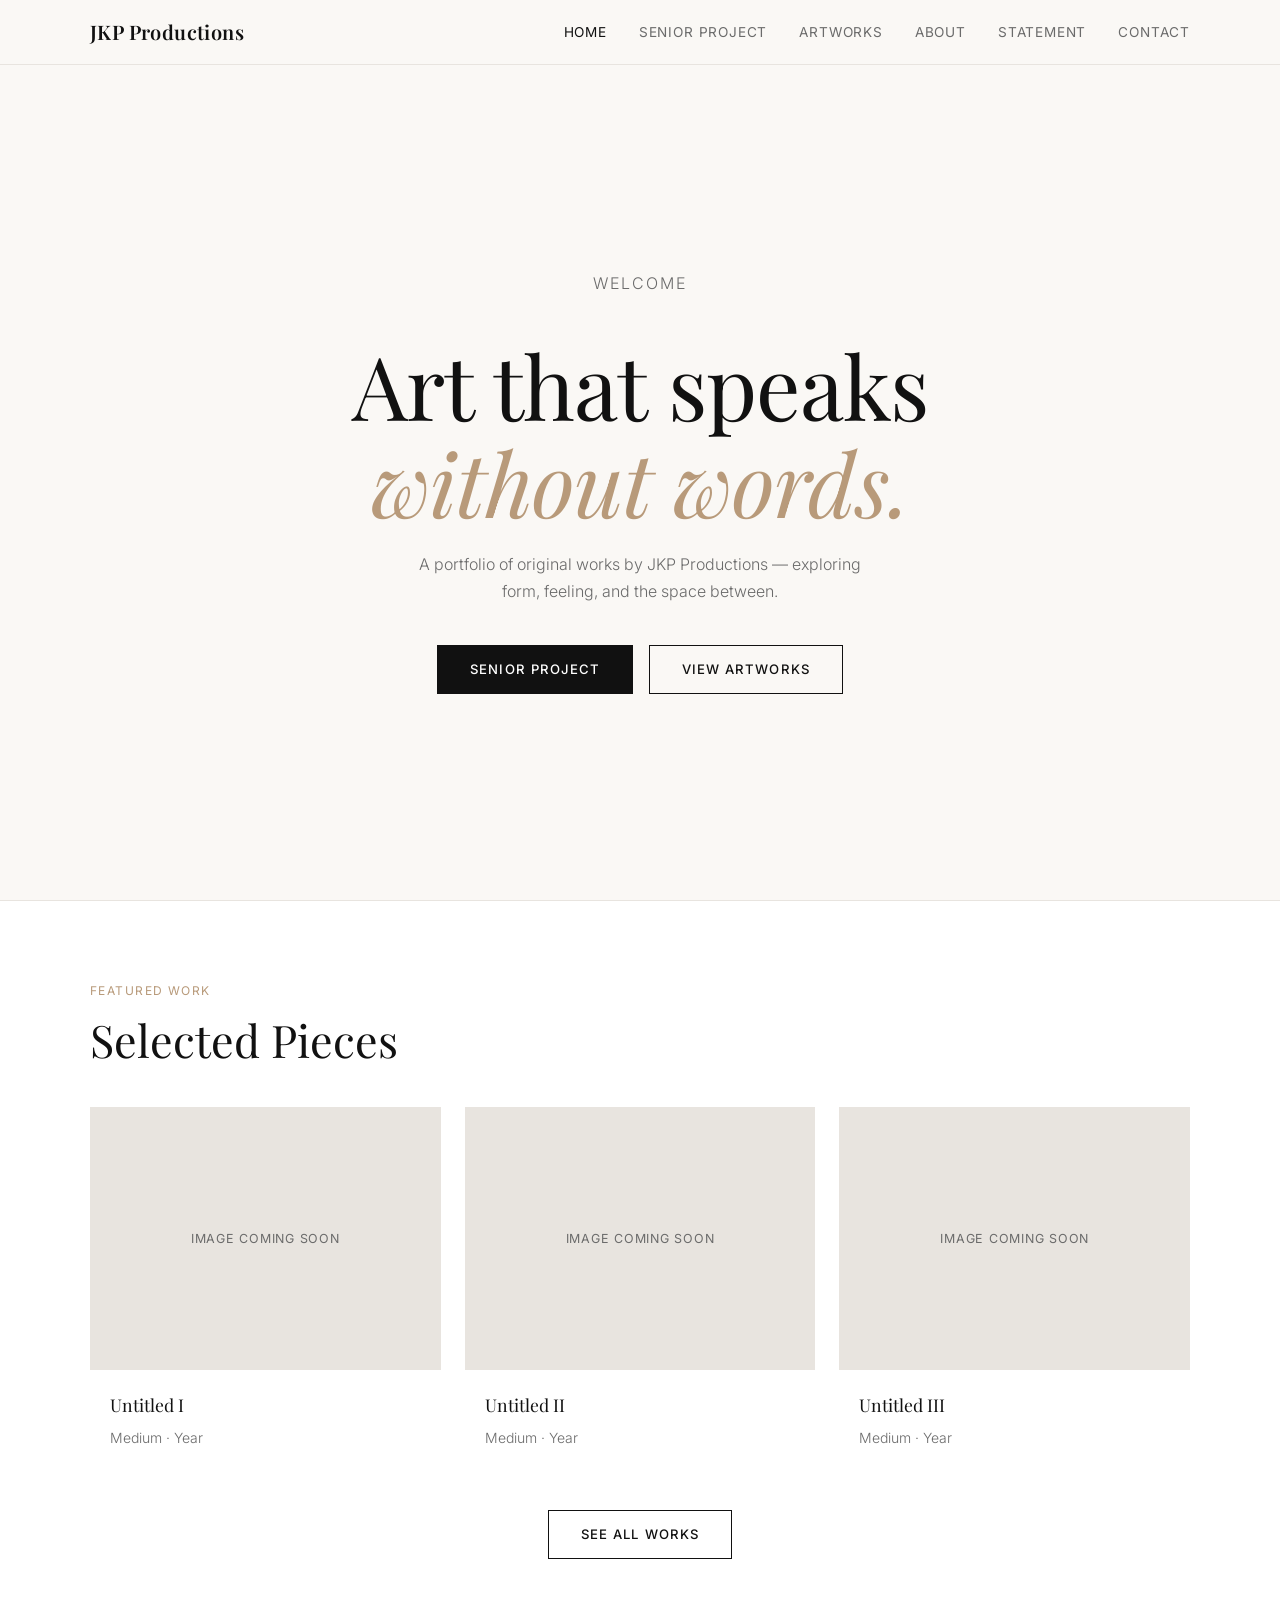
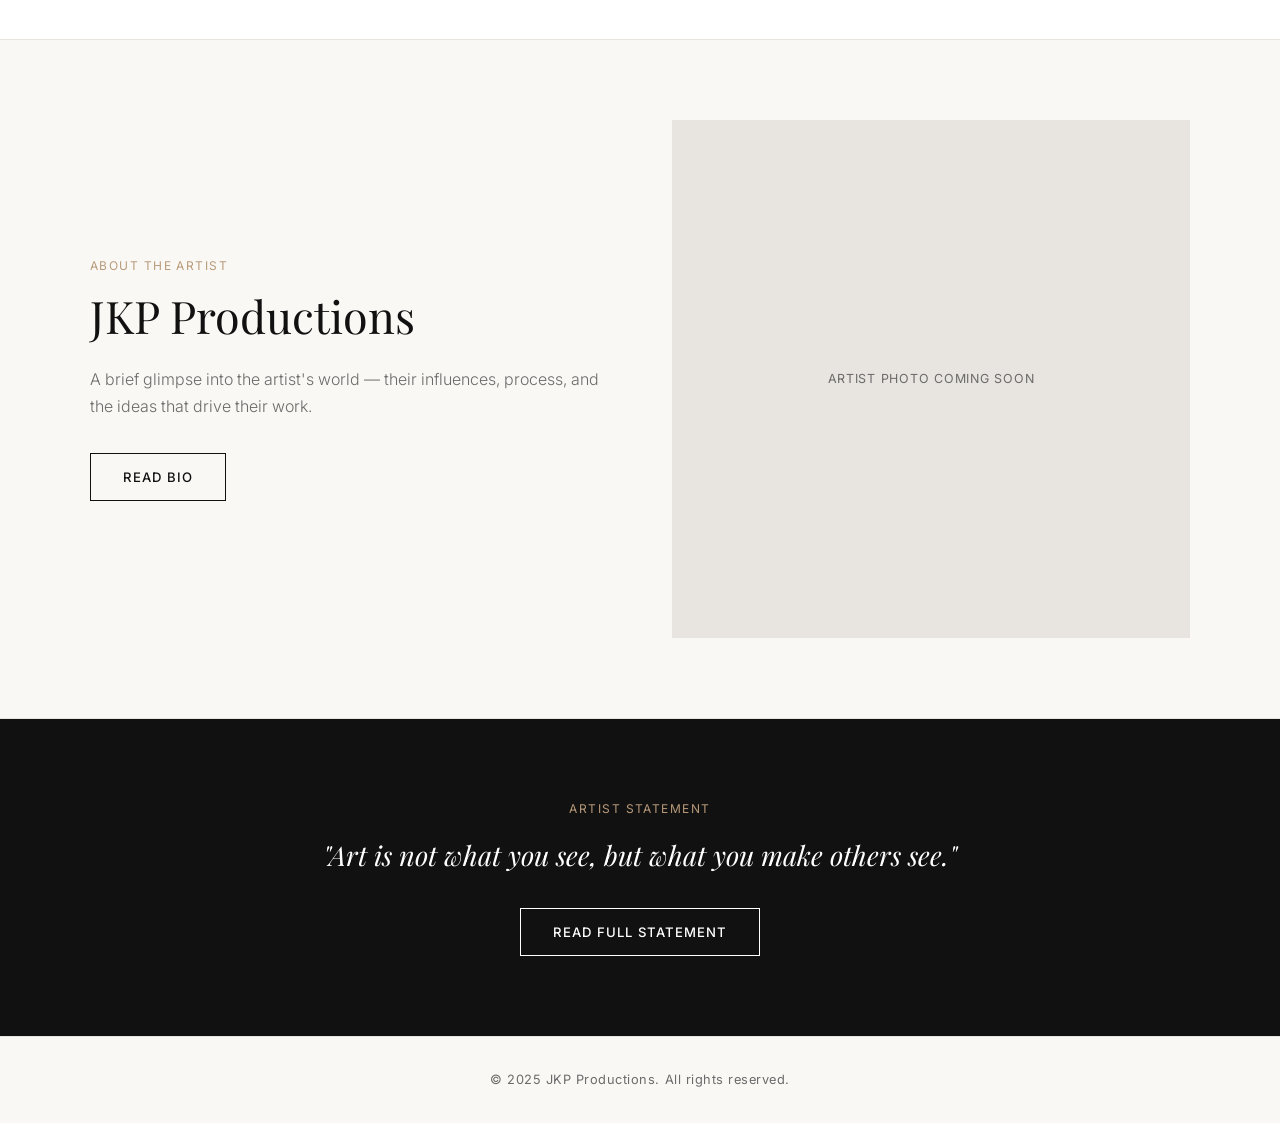
==== index.html @ 40df2094 "Initial site build — JKP Productions portfolio 6-page static portfolio site: Home, Senior Project, A" ====
<!DOCTYPE html>
<html lang="en">
<head>
  <meta charset="UTF-8" />
  <meta name="viewport" content="width=device-width, initial-scale=1.0" />
  <title>JKP Productions</title>
  <link rel="stylesheet" href="css/style.css" />
</head>
<body>

  <nav>
    <div class="nav-inner">
      <a href="index.html" class="nav-logo">JKP Productions</a>
      <button class="nav-toggle" aria-label="Toggle menu" onclick="toggleNav()">
        <span></span><span></span><span></span>
      </button>
      <ul class="nav-links" id="navLinks">
        <li><a href="index.html" class="active">Home</a></li>
        <li><a href="portfolio.html">Senior Project</a></li>
        <li><a href="artworks.html">Artworks</a></li>
        <li><a href="about.html">About</a></li>
        <li><a href="statement.html">Statement</a></li>
        <li><a href="contact.html">Contact</a></li>
      </ul>
    </div>
  </nav>

  <main>

    <div class="hero">
      <p class="section-label">Welcome</p>
      <h1>Art that speaks<br><em>without words.</em></h1>
      <p>A portfolio of original works by JKP Productions — exploring form, feeling, and the space between.</p>
      <div class="hero-links">
        <a href="portfolio.html" class="btn btn-dark">Senior Project</a>
        <a href="artworks.html" class="btn btn-outline">View Artworks</a>
      </div>
    </div>

    <hr class="divider" />

    <section style="background: var(--white);">
      <div class="section-inner">
        <p class="section-label">Featured Work</p>
        <h2 class="section-title">Selected Pieces</h2>
        <div class="grid grid-3" style="margin-top: 2.5rem;">
          <div class="card">
            <div class="card-img-placeholder">Image coming soon</div>
            <div class="card-body">
              <p class="card-title">Untitled I</p>
              <p class="card-desc">Medium · Year</p>
            </div>
          </div>
          <div class="card">
            <div class="card-img-placeholder">Image coming soon</div>
            <div class="card-body">
              <p class="card-title">Untitled II</p>
              <p class="card-desc">Medium · Year</p>
            </div>
          </div>
          <div class="card">
            <div class="card-img-placeholder">Image coming soon</div>
            <div class="card-body">
              <p class="card-title">Untitled III</p>
              <p class="card-desc">Medium · Year</p>
            </div>
          </div>
        </div>
        <div style="margin-top: 2.5rem; text-align: center;">
          <a href="artworks.html" class="btn btn-outline">See All Works</a>
        </div>
      </div>
    </section>

    <hr class="divider" />

    <section>
      <div class="section-inner">
        <div style="display: grid; grid-template-columns: 1fr 1fr; gap: 4rem; align-items: center;">
          <div>
            <p class="section-label">About the Artist</p>
            <h2 class="section-title">JKP Productions</h2>
            <p class="section-body">A brief glimpse into the artist's world — their influences, process, and the ideas that drive their work.</p>
            <div style="margin-top: 2rem;">
              <a href="about.html" class="btn btn-outline">Read Bio</a>
            </div>
          </div>
          <div class="about-img-placeholder" style="aspect-ratio: 1/1;">Artist photo coming soon</div>
        </div>
      </div>
    </section>

    <hr class="divider" />

    <section style="background: var(--black); color: var(--white); text-align: center;">
      <div class="section-inner">
        <p class="section-label" style="color: var(--accent);">Artist Statement</p>
        <blockquote style="border-left: none; padding: 0; color: var(--white); margin: 1rem auto; max-width: 640px; font-family: 'Playfair Display', serif; font-size: clamp(1.2rem, 3vw, 1.7rem); font-style: italic; line-height: 1.5;">
          "Art is not what you see, but what you make others see."
        </blockquote>
        <div style="margin-top: 2rem;">
          <a href="statement.html" class="btn" style="border-color: var(--white); color: var(--white);" onmouseover="this.style.background='var(--white)';this.style.color='var(--black)'" onmouseout="this.style.background='transparent';this.style.color='var(--white)'">Read Full Statement</a>
        </div>
      </div>
    </section>

  </main>

  <footer>
    <p>&copy; 2025 JKP Productions. All rights reserved.</p>
  </footer>

  <script>
    function toggleNav() {
      document.getElementById('navLinks').classList.toggle('open');
    }
  </script>

</body>
</html>
---- css/style.css ----
@import url('https://fonts.googleapis.com/css2?family=Playfair+Display:ital,wght@0,400;0,600;1,400&family=Inter:wght@300;400;500&display=swap');

*, *::before, *::after {
  box-sizing: border-box;
  margin: 0;
  padding: 0;
}

:root {
  --cream: #faf8f5;
  --white: #ffffff;
  --black: #111111;
  --gray: #6b6b6b;
  --light-gray: #e8e4df;
  --accent: #b89a7a;
}

html {
  scroll-behavior: smooth;
}

body {
  font-family: 'Inter', sans-serif;
  background-color: var(--cream);
  color: var(--black);
  font-size: 16px;
  line-height: 1.7;
}

/* ── Navigation ── */
nav {
  position: fixed;
  top: 0;
  left: 0;
  width: 100%;
  background-color: var(--cream);
  border-bottom: 1px solid var(--light-gray);
  z-index: 100;
  padding: 0 2rem;
}

.nav-inner {
  max-width: 1100px;
  margin: 0 auto;
  display: flex;
  align-items: center;
  justify-content: space-between;
  height: 64px;
}

.nav-logo {
  font-family: 'Playfair Display', serif;
  font-size: 1.25rem;
  font-weight: 600;
  color: var(--black);
  text-decoration: none;
  letter-spacing: 0.02em;
}

.nav-links {
  list-style: none;
  display: flex;
  gap: 2rem;
}

.nav-links a {
  font-size: 0.85rem;
  font-weight: 400;
  color: var(--gray);
  text-decoration: none;
  letter-spacing: 0.06em;
  text-transform: uppercase;
  transition: color 0.2s;
}

.nav-links a:hover,
.nav-links a.active {
  color: var(--black);
}

/* hamburger — hidden on desktop */
.nav-toggle {
  display: none;
  background: none;
  border: none;
  cursor: pointer;
  flex-direction: column;
  gap: 5px;
  padding: 4px;
}

.nav-toggle span {
  display: block;
  width: 24px;
  height: 2px;
  background: var(--black);
  transition: transform 0.2s, opacity 0.2s;
}

/* ── Page wrapper ── */
main {
  padding-top: 64px;
}

/* ── Hero ── */
.hero {
  min-height: calc(100vh - 64px);
  display: flex;
  flex-direction: column;
  align-items: center;
  justify-content: center;
  text-align: center;
  padding: 4rem 2rem;
}

.hero h1 {
  font-family: 'Playfair Display', serif;
  font-size: clamp(2.8rem, 7vw, 5.5rem);
  font-weight: 400;
  line-height: 1.1;
  letter-spacing: -0.01em;
  margin-bottom: 1.25rem;
}

.hero h1 em {
  font-style: italic;
  color: var(--accent);
}

.hero p {
  font-size: 1rem;
  color: var(--gray);
  max-width: 480px;
  margin-bottom: 2.5rem;
  font-weight: 300;
}

.hero-links {
  display: flex;
  gap: 1rem;
  flex-wrap: wrap;
  justify-content: center;
}

/* ── Buttons ── */
.btn {
  display: inline-block;
  padding: 0.75rem 2rem;
  font-size: 0.82rem;
  font-weight: 500;
  letter-spacing: 0.08em;
  text-transform: uppercase;
  text-decoration: none;
  border: 1px solid var(--black);
  transition: background 0.2s, color 0.2s;
}

.btn-dark {
  background: var(--black);
  color: var(--white);
}

.btn-dark:hover {
  background: var(--gray);
  border-color: var(--gray);
}

.btn-outline {
  background: transparent;
  color: var(--black);
}

.btn-outline:hover {
  background: var(--black);
  color: var(--white);
}

/* ── Section wrapper ── */
section {
  padding: 5rem 2rem;
}

.section-inner {
  max-width: 1100px;
  margin: 0 auto;
}

.section-label {
  font-size: 0.75rem;
  letter-spacing: 0.12em;
  text-transform: uppercase;
  color: var(--accent);
  margin-bottom: 0.75rem;
}

.section-title {
  font-family: 'Playfair Display', serif;
  font-size: clamp(1.8rem, 4vw, 2.8rem);
  font-weight: 400;
  line-height: 1.2;
  margin-bottom: 1.5rem;
}

.section-body {
  color: var(--gray);
  max-width: 680px;
  font-weight: 300;
}

/* ── Divider ── */
hr.divider {
  border: none;
  border-top: 1px solid var(--light-gray);
  margin: 0;
}

/* ── Grid ── */
.grid {
  display: grid;
  gap: 1.5rem;
}

.grid-3 { grid-template-columns: repeat(3, 1fr); }
.grid-2 { grid-template-columns: repeat(2, 1fr); }

.card {
  background: var(--white);
  overflow: hidden;
}

.card-img {
  width: 100%;
  aspect-ratio: 4/3;
  object-fit: cover;
  display: block;
  background: var(--light-gray);
}

.card-img-placeholder {
  width: 100%;
  aspect-ratio: 4/3;
  background: var(--light-gray);
  display: flex;
  align-items: center;
  justify-content: center;
  color: var(--gray);
  font-size: 0.78rem;
  letter-spacing: 0.06em;
  text-transform: uppercase;
}

.card-body {
  padding: 1.25rem;
}

.card-title {
  font-family: 'Playfair Display', serif;
  font-size: 1.1rem;
  margin-bottom: 0.4rem;
}

.card-desc {
  font-size: 0.875rem;
  color: var(--gray);
  font-weight: 300;
}

/* ── Page hero (inner pages) ── */
.page-hero {
  padding: 5rem 2rem 3rem;
  text-align: center;
  border-bottom: 1px solid var(--light-gray);
}

.page-hero h1 {
  font-family: 'Playfair Display', serif;
  font-size: clamp(2rem, 5vw, 3.5rem);
  font-weight: 400;
}

.page-hero p {
  margin-top: 0.75rem;
  color: var(--gray);
  font-weight: 300;
}

/* ── About layout ── */
.about-grid {
  display: grid;
  grid-template-columns: 1fr 1fr;
  gap: 4rem;
  align-items: start;
}

.about-img-placeholder {
  width: 100%;
  aspect-ratio: 3/4;
  background: var(--light-gray);
  display: flex;
  align-items: center;
  justify-content: center;
  color: var(--gray);
  font-size: 0.78rem;
  letter-spacing: 0.06em;
  text-transform: uppercase;
}

.about-img {
  width: 100%;
  aspect-ratio: 3/4;
  object-fit: cover;
  display: block;
}

.about-text h2 {
  font-family: 'Playfair Display', serif;
  font-size: 2rem;
  font-weight: 400;
  margin-bottom: 1.25rem;
}

.about-text p {
  color: var(--gray);
  font-weight: 300;
  margin-bottom: 1rem;
}

/* ── Statement ── */
.statement-body {
  max-width: 720px;
  margin: 0 auto;
}

.statement-body p {
  font-size: 1.05rem;
  color: var(--gray);
  font-weight: 300;
  margin-bottom: 1.25rem;
  line-height: 1.85;
}

.statement-body blockquote {
  border-left: 3px solid var(--accent);
  padding-left: 1.5rem;
  margin: 2rem 0;
  font-family: 'Playfair Display', serif;
  font-size: 1.3rem;
  font-style: italic;
  color: var(--black);
  line-height: 1.5;
}

/* ── Contact ── */
.contact-grid {
  display: grid;
  grid-template-columns: 1fr 1fr;
  gap: 4rem;
  align-items: start;
}

.contact-info h3 {
  font-family: 'Playfair Display', serif;
  font-size: 1.4rem;
  font-weight: 400;
  margin-bottom: 1rem;
}

.contact-info p {
  color: var(--gray);
  font-weight: 300;
  margin-bottom: 1.5rem;
}

.ig-link {
  display: inline-flex;
  align-items: center;
  gap: 0.5rem;
  color: var(--black);
  text-decoration: none;
  font-size: 0.9rem;
  font-weight: 500;
  border-bottom: 1px solid var(--light-gray);
  padding-bottom: 0.25rem;
  transition: border-color 0.2s;
}

.ig-link:hover {
  border-color: var(--accent);
}

.ig-link svg {
  width: 18px;
  height: 18px;
}

/* ── Form ── */
form {
  display: flex;
  flex-direction: column;
  gap: 1.25rem;
}

.form-group {
  display: flex;
  flex-direction: column;
  gap: 0.4rem;
}

label {
  font-size: 0.78rem;
  letter-spacing: 0.08em;
  text-transform: uppercase;
  color: var(--gray);
}

input, textarea {
  font-family: 'Inter', sans-serif;
  font-size: 0.95rem;
  padding: 0.75rem 1rem;
  border: 1px solid var(--light-gray);
  background: var(--white);
  color: var(--black);
  outline: none;
  transition: border-color 0.2s;
  width: 100%;
}

input:focus, textarea:focus {
  border-color: var(--accent);
}

textarea {
  min-height: 140px;
  resize: vertical;
}

/* ── Footer ── */
footer {
  border-top: 1px solid var(--light-gray);
  padding: 2rem;
  text-align: center;
  font-size: 0.8rem;
  color: var(--gray);
  letter-spacing: 0.04em;
}

/* ── Responsive ── */
@media (max-width: 768px) {
  .nav-links {
    display: none;
    position: absolute;
    top: 64px;
    left: 0;
    width: 100%;
    background: var(--cream);
    flex-direction: column;
    padding: 1.5rem 2rem;
    gap: 1.25rem;
    border-bottom: 1px solid var(--light-gray);
  }

  .nav-links.open {
    display: flex;
  }

  .nav-toggle {
    display: flex;
  }

  .grid-3 { grid-template-columns: 1fr; }
  .grid-2 { grid-template-columns: 1fr; }

  .about-grid { grid-template-columns: 1fr; gap: 2rem; }
  .contact-grid { grid-template-columns: 1fr; gap: 2.5rem; }
}

@media (min-width: 769px) and (max-width: 1024px) {
  .grid-3 { grid-template-columns: repeat(2, 1fr); }
}
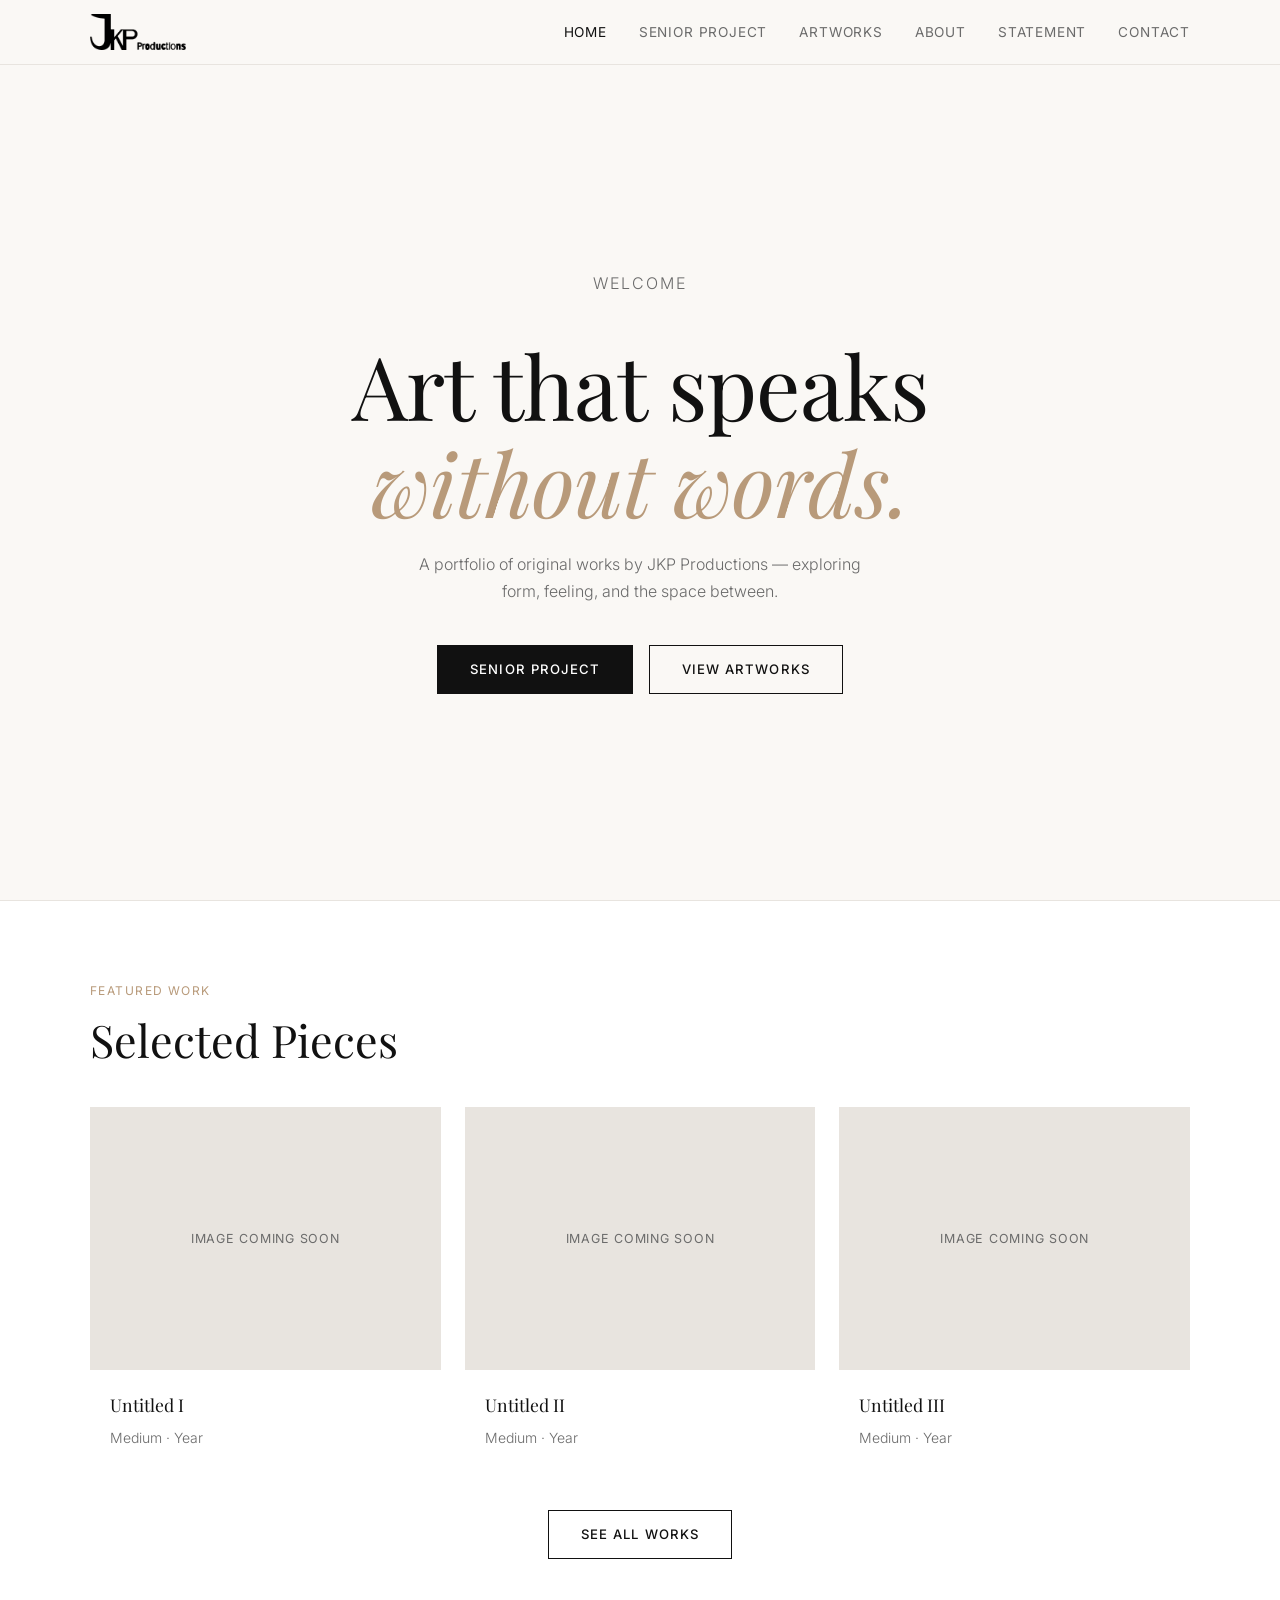
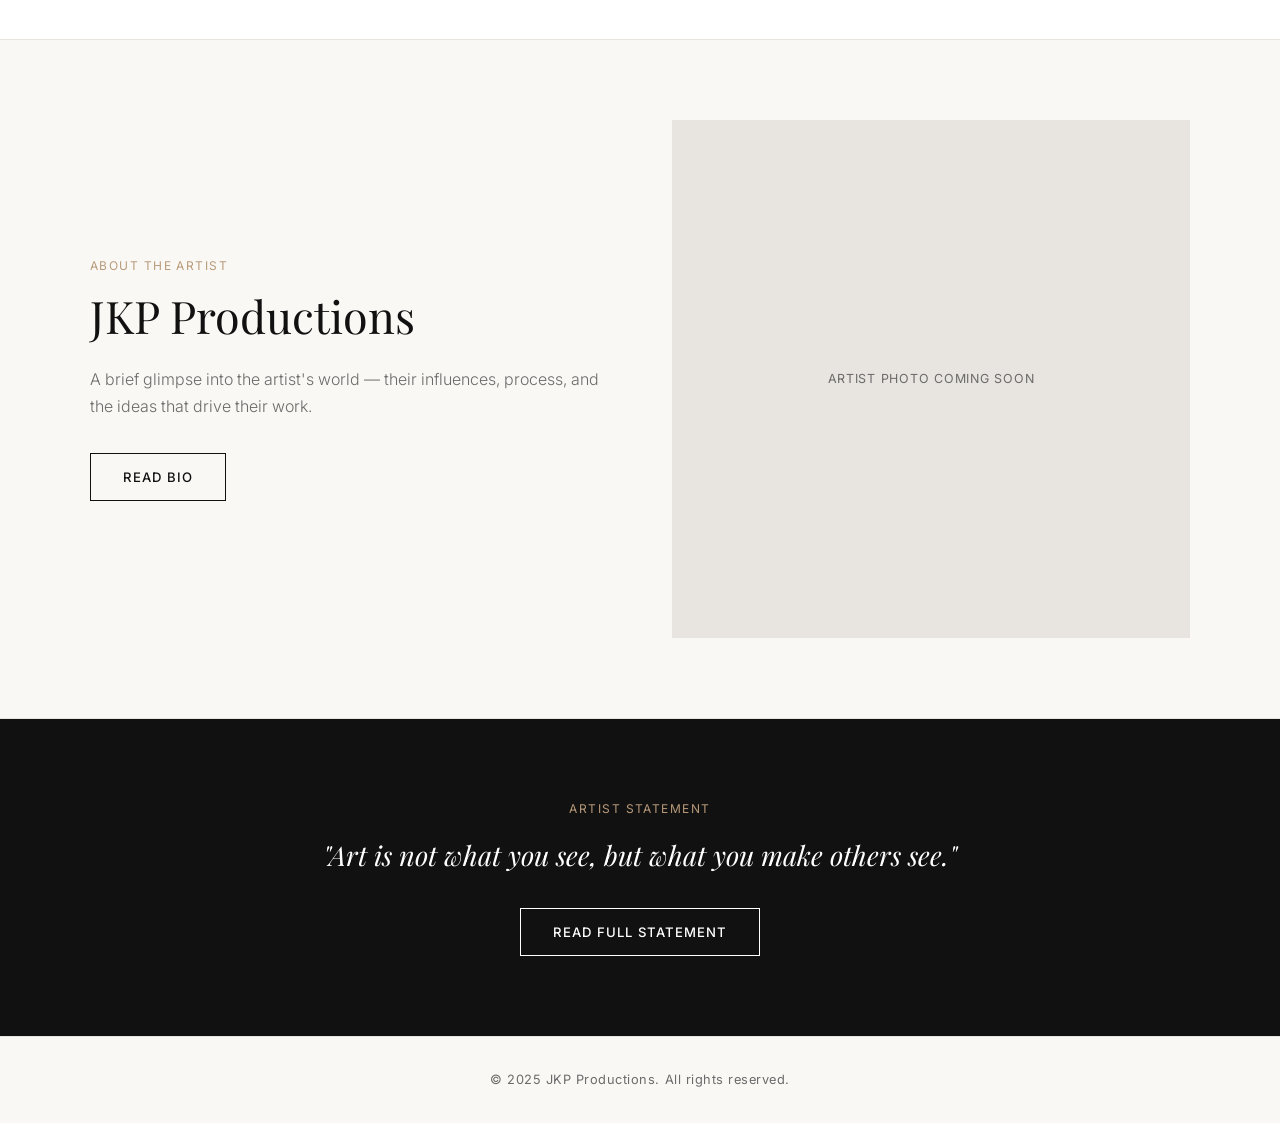
==== commit 585acbdf: "Add JKP Productions logo to nav across all pages" ====
--- a/index.html
+++ b/index.html
@@ -10,7 +10,7 @@
 
   <nav>
     <div class="nav-inner">
-      <a href="index.html" class="nav-logo">JKP Productions</a>
+      <a href="index.html" class="nav-logo"><img src="images/Logo.png" alt="JKP Productions" /></a>
       <button class="nav-toggle" aria-label="Toggle menu" onclick="toggleNav()">
         <span></span><span></span><span></span>
       </button>
--- a/css/style.css
+++ b/css/style.css
@@ -49,12 +49,15 @@
 }
 
 .nav-logo {
-  font-family: 'Playfair Display', serif;
-  font-size: 1.25rem;
-  font-weight: 600;
-  color: var(--black);
+  display: flex;
+  align-items: center;
   text-decoration: none;
-  letter-spacing: 0.02em;
+}
+
+.nav-logo img {
+  height: 36px;
+  width: auto;
+  display: block;
 }
 
 .nav-links {
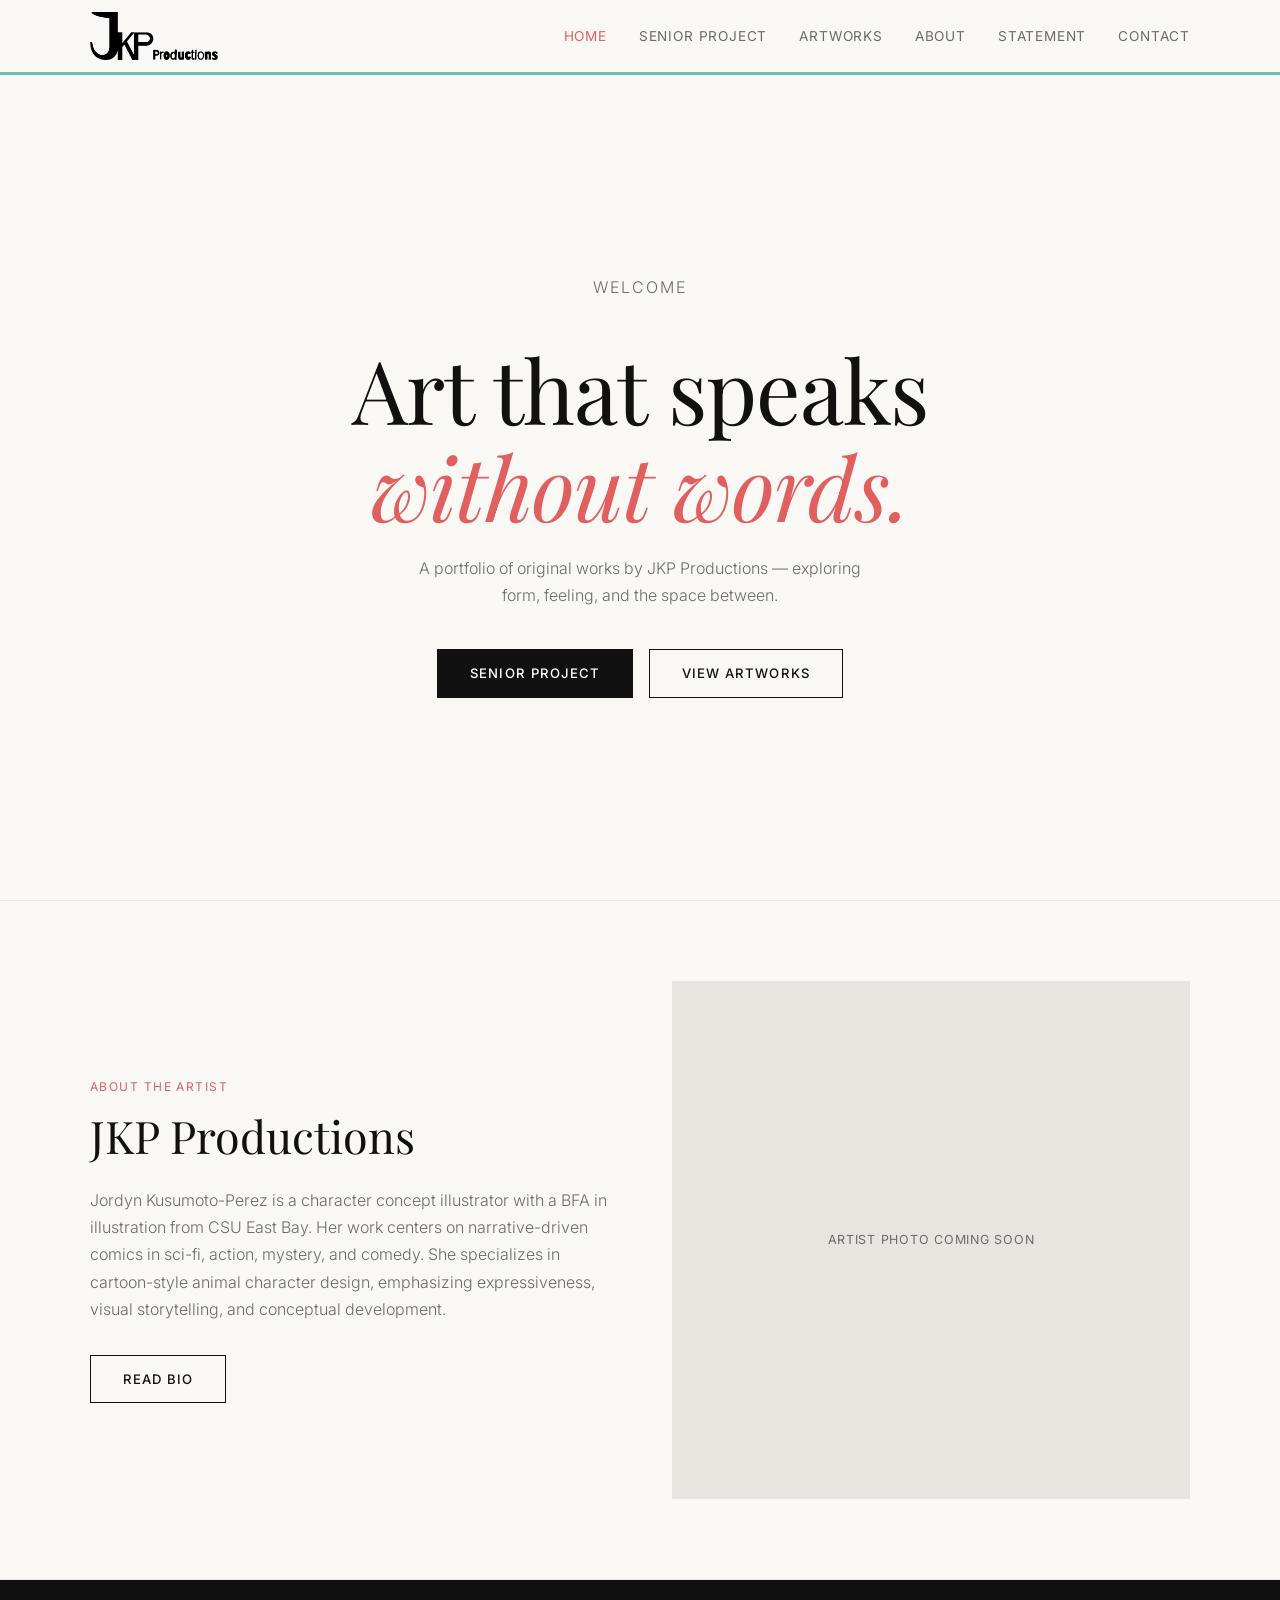
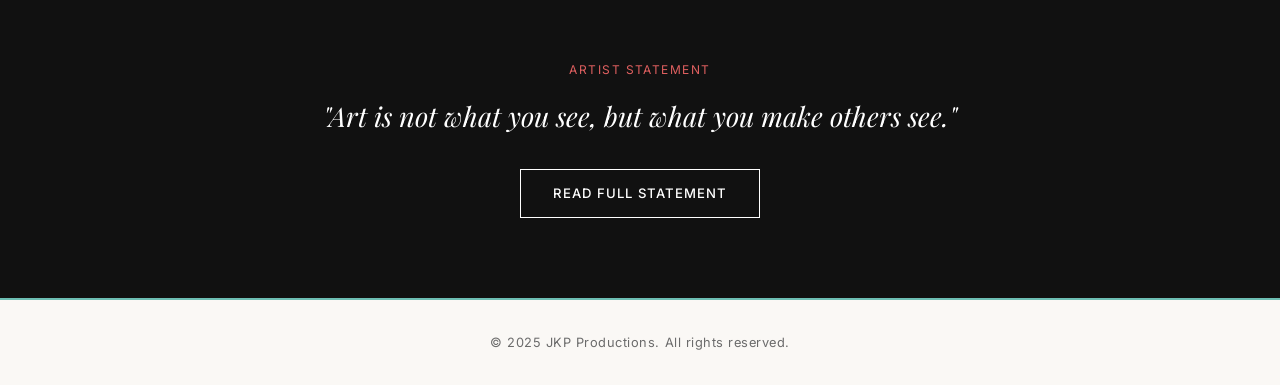
==== commit 84bd24b3: "Remove Featured Work, update bio, red/teal color scheme, lightbox arrow navigation for Catasaurus Re" ====
--- a/index.html
+++ b/index.html
@@ -39,48 +39,13 @@
 
     <hr class="divider" />
 
-    <section style="background: var(--white);">
-      <div class="section-inner">
-        <p class="section-label">Featured Work</p>
-        <h2 class="section-title">Selected Pieces</h2>
-        <div class="grid grid-3" style="margin-top: 2.5rem;">
-          <div class="card">
-            <div class="card-img-placeholder">Image coming soon</div>
-            <div class="card-body">
-              <p class="card-title">Untitled I</p>
-              <p class="card-desc">Medium · Year</p>
-            </div>
-          </div>
-          <div class="card">
-            <div class="card-img-placeholder">Image coming soon</div>
-            <div class="card-body">
-              <p class="card-title">Untitled II</p>
-              <p class="card-desc">Medium · Year</p>
-            </div>
-          </div>
-          <div class="card">
-            <div class="card-img-placeholder">Image coming soon</div>
-            <div class="card-body">
-              <p class="card-title">Untitled III</p>
-              <p class="card-desc">Medium · Year</p>
-            </div>
-          </div>
-        </div>
-        <div style="margin-top: 2.5rem; text-align: center;">
-          <a href="artworks.html" class="btn btn-outline">See All Works</a>
-        </div>
-      </div>
-    </section>
-
-    <hr class="divider" />
-
     <section>
       <div class="section-inner">
         <div style="display: grid; grid-template-columns: 1fr 1fr; gap: 4rem; align-items: center;">
           <div>
             <p class="section-label">About the Artist</p>
             <h2 class="section-title">JKP Productions</h2>
-            <p class="section-body">A brief glimpse into the artist's world — their influences, process, and the ideas that drive their work.</p>
+            <p class="section-body">Jordyn Kusumoto-Perez is a character concept illustrator with a BFA in illustration from CSU East Bay. Her work centers on narrative-driven comics in sci-fi, action, mystery, and comedy. She specializes in cartoon-style animal character design, emphasizing expressiveness, visual storytelling, and conceptual development.</p>
             <div style="margin-top: 2rem;">
               <a href="about.html" class="btn btn-outline">Read Bio</a>
             </div>
--- a/css/style.css
+++ b/css/style.css
@@ -12,7 +12,8 @@
   --black: #111111;
   --gray: #6b6b6b;
   --light-gray: #e8e4df;
-  --accent: #b89a7a;
+  --accent: #e06060;
+  --teal: #6dbfb3;
 }
 
 html {
@@ -34,7 +35,7 @@
   left: 0;
   width: 100%;
   background-color: var(--cream);
-  border-bottom: 1px solid var(--light-gray);
+  border-bottom: 3px solid var(--teal);
   z-index: 100;
   padding: 0 2rem;
 }
@@ -45,7 +46,7 @@
   display: flex;
   align-items: center;
   justify-content: space-between;
-  height: 64px;
+  height: 72px;
 }
 
 .nav-logo {
@@ -55,7 +56,7 @@
 }
 
 .nav-logo img {
-  height: 36px;
+  height: 48px;
   width: auto;
   display: block;
 }
@@ -76,9 +77,12 @@
   transition: color 0.2s;
 }
 
-.nav-links a:hover,
+.nav-links a:hover {
+  color: var(--black);
+}
+
 .nav-links a.active {
-  color: var(--black);
+  color: var(--accent);
 }
 
 /* hamburger — hidden on desktop */
@@ -102,12 +106,12 @@
 
 /* ── Page wrapper ── */
 main {
-  padding-top: 64px;
+  padding-top: 72px;
 }
 
 /* ── Hero ── */
 .hero {
-  min-height: calc(100vh - 64px);
+  min-height: calc(100vh - 72px);
   display: flex;
   flex-direction: column;
   align-items: center;
@@ -279,6 +283,7 @@
   font-family: 'Playfair Display', serif;
   font-size: clamp(2rem, 5vw, 3.5rem);
   font-weight: 400;
+  color: var(--accent);
 }
 
 .page-hero p {
@@ -343,7 +348,7 @@
 }
 
 .statement-body blockquote {
-  border-left: 3px solid var(--accent);
+  border-left: 3px solid var(--teal);
   padding-left: 1.5rem;
   margin: 2rem 0;
   font-family: 'Playfair Display', serif;
@@ -439,7 +444,7 @@
 
 /* ── Footer ── */
 footer {
-  border-top: 1px solid var(--light-gray);
+  border-top: 2px solid var(--teal);
   padding: 2rem;
   text-align: center;
   font-size: 0.8rem;
@@ -452,7 +457,7 @@
   .nav-links {
     display: none;
     position: absolute;
-    top: 64px;
+    top: 72px;
     left: 0;
     width: 100%;
     background: var(--cream);
@@ -480,3 +485,235 @@
 @media (min-width: 769px) and (max-width: 1024px) {
   .grid-3 { grid-template-columns: repeat(2, 1fr); }
 }
+
+/* ── Breadcrumb ── */
+.breadcrumb {
+  display: flex;
+  align-items: center;
+  gap: 0.5rem;
+  font-size: 0.8rem;
+  color: var(--gray);
+  margin-bottom: 2.5rem;
+  flex-wrap: wrap;
+}
+
+.breadcrumb a {
+  color: var(--gray);
+  text-decoration: none;
+  transition: color 0.2s;
+}
+
+.breadcrumb a:hover { color: var(--accent); }
+
+.breadcrumb span { color: var(--light-gray); }
+
+/* ── Category cards ── */
+.category-grid {
+  display: grid;
+  gap: 1.5rem;
+}
+
+.category-grid-2 { grid-template-columns: repeat(2, 1fr); }
+.category-grid-3 { grid-template-columns: repeat(3, 1fr); }
+
+.category-card {
+  position: relative;
+  overflow: hidden;
+  display: block;
+  text-decoration: none;
+  background: var(--black);
+}
+
+.category-card img {
+  width: 100%;
+  aspect-ratio: 3/2;
+  object-fit: cover;
+  display: block;
+  transition: transform 0.4s ease, opacity 0.4s ease;
+  opacity: 0.82;
+}
+
+.category-card:hover img {
+  transform: scale(1.04);
+  opacity: 0.6;
+}
+
+.category-card-label {
+  position: absolute;
+  bottom: 0;
+  left: 0;
+  right: 0;
+  padding: 3rem 1.5rem 1.25rem;
+  background: linear-gradient(to top, rgba(0,0,0,0.75) 0%, transparent 100%);
+}
+
+.category-card-label h3 {
+  font-family: 'Playfair Display', serif;
+  font-size: 1.4rem;
+  font-weight: 400;
+  color: var(--white);
+  margin-bottom: 0.2rem;
+}
+
+.category-card-label p {
+  font-size: 0.75rem;
+  letter-spacing: 0.1em;
+  text-transform: uppercase;
+  color: rgba(255,255,255,0.65);
+}
+
+/* ── Artwork cards ── */
+.artwork-card {
+  background: var(--white);
+  overflow: hidden;
+}
+
+.artwork-card img {
+  width: 100%;
+  aspect-ratio: 4/3;
+  object-fit: cover;
+  display: block;
+  cursor: zoom-in;
+}
+
+/* Lightbox */
+#lb-overlay {
+  display: none;
+  position: fixed;
+  inset: 0;
+  background: rgba(0, 0, 0, 0.92);
+  z-index: 2000;
+  align-items: center;
+  justify-content: center;
+}
+#lb-overlay.active { display: flex; }
+#lb-img {
+  max-width: 90vw;
+  max-height: 90vh;
+  object-fit: contain;
+  box-shadow: 0 4px 40px rgba(0, 0, 0, 0.5);
+}
+#lb-close {
+  position: absolute;
+  top: 1rem;
+  right: 1.5rem;
+  background: none;
+  border: none;
+  color: #fff;
+  font-size: 2.5rem;
+  line-height: 1;
+  cursor: pointer;
+  opacity: 0.75;
+  z-index: 2001;
+}
+#lb-close:hover { opacity: 1; }
+
+#lb-prev, #lb-next {
+  position: absolute;
+  top: 50%;
+  transform: translateY(-50%);
+  background: rgba(255,255,255,0.15);
+  border: 1px solid rgba(255,255,255,0.3);
+  color: #fff;
+  width: 48px;
+  height: 48px;
+  border-radius: 50%;
+  font-size: 1.4rem;
+  cursor: pointer;
+  display: none;
+  align-items: center;
+  justify-content: center;
+  transition: background 0.2s, border-color 0.2s;
+  z-index: 2001;
+}
+#lb-prev { left: 1.5rem; }
+#lb-next { right: 1.5rem; }
+#lb-prev:hover, #lb-next:hover { background: var(--teal); border-color: var(--teal); }
+
+.artwork-info {
+  padding: 0.9rem 1.1rem 1.1rem;
+  border-top: 2px solid var(--teal);
+}
+
+.artwork-title {
+  font-family: 'Playfair Display', serif;
+  font-size: 1rem;
+  font-weight: 400;
+  color: var(--black);
+  margin-bottom: 0.25rem;
+}
+
+.artwork-meta {
+  font-size: 0.76rem;
+  color: var(--gray);
+  font-weight: 300;
+  letter-spacing: 0.02em;
+}
+
+/* ── Slideshow ── */
+.slideshow-wrap {
+  position: relative;
+  overflow: hidden;
+  background: var(--black);
+}
+
+.slideshow-track {
+  display: flex;
+  transition: transform 0.35s ease;
+}
+
+.slideshow-track img {
+  min-width: 100%;
+  width: 100%;
+  aspect-ratio: 4/3;
+  object-fit: cover;
+  display: block;
+}
+
+.slideshow-controls {
+  position: absolute;
+  bottom: 0;
+  left: 0;
+  right: 0;
+  display: flex;
+  align-items: center;
+  justify-content: center;
+  gap: 0.75rem;
+  padding: 0.6rem;
+  background: rgba(0,0,0,0.45);
+}
+
+.ss-btn {
+  background: rgba(255,255,255,0.15);
+  border: 1px solid rgba(255,255,255,0.25);
+  color: white;
+  width: 26px;
+  height: 26px;
+  border-radius: 50%;
+  font-size: 0.8rem;
+  cursor: pointer;
+  display: flex;
+  align-items: center;
+  justify-content: center;
+  transition: background 0.2s;
+}
+
+.ss-btn:hover { background: var(--teal); border-color: var(--teal); }
+
+.ss-dots { display: flex; gap: 0.4rem; align-items: center; }
+
+.ss-dot {
+  width: 6px;
+  height: 6px;
+  border-radius: 50%;
+  background: rgba(255,255,255,0.35);
+  cursor: pointer;
+  transition: background 0.2s;
+}
+
+.ss-dot.active { background: var(--white); }
+
+@media (max-width: 768px) {
+  .category-grid-2 { grid-template-columns: 1fr; }
+  .category-grid-3 { grid-template-columns: 1fr; }
+}
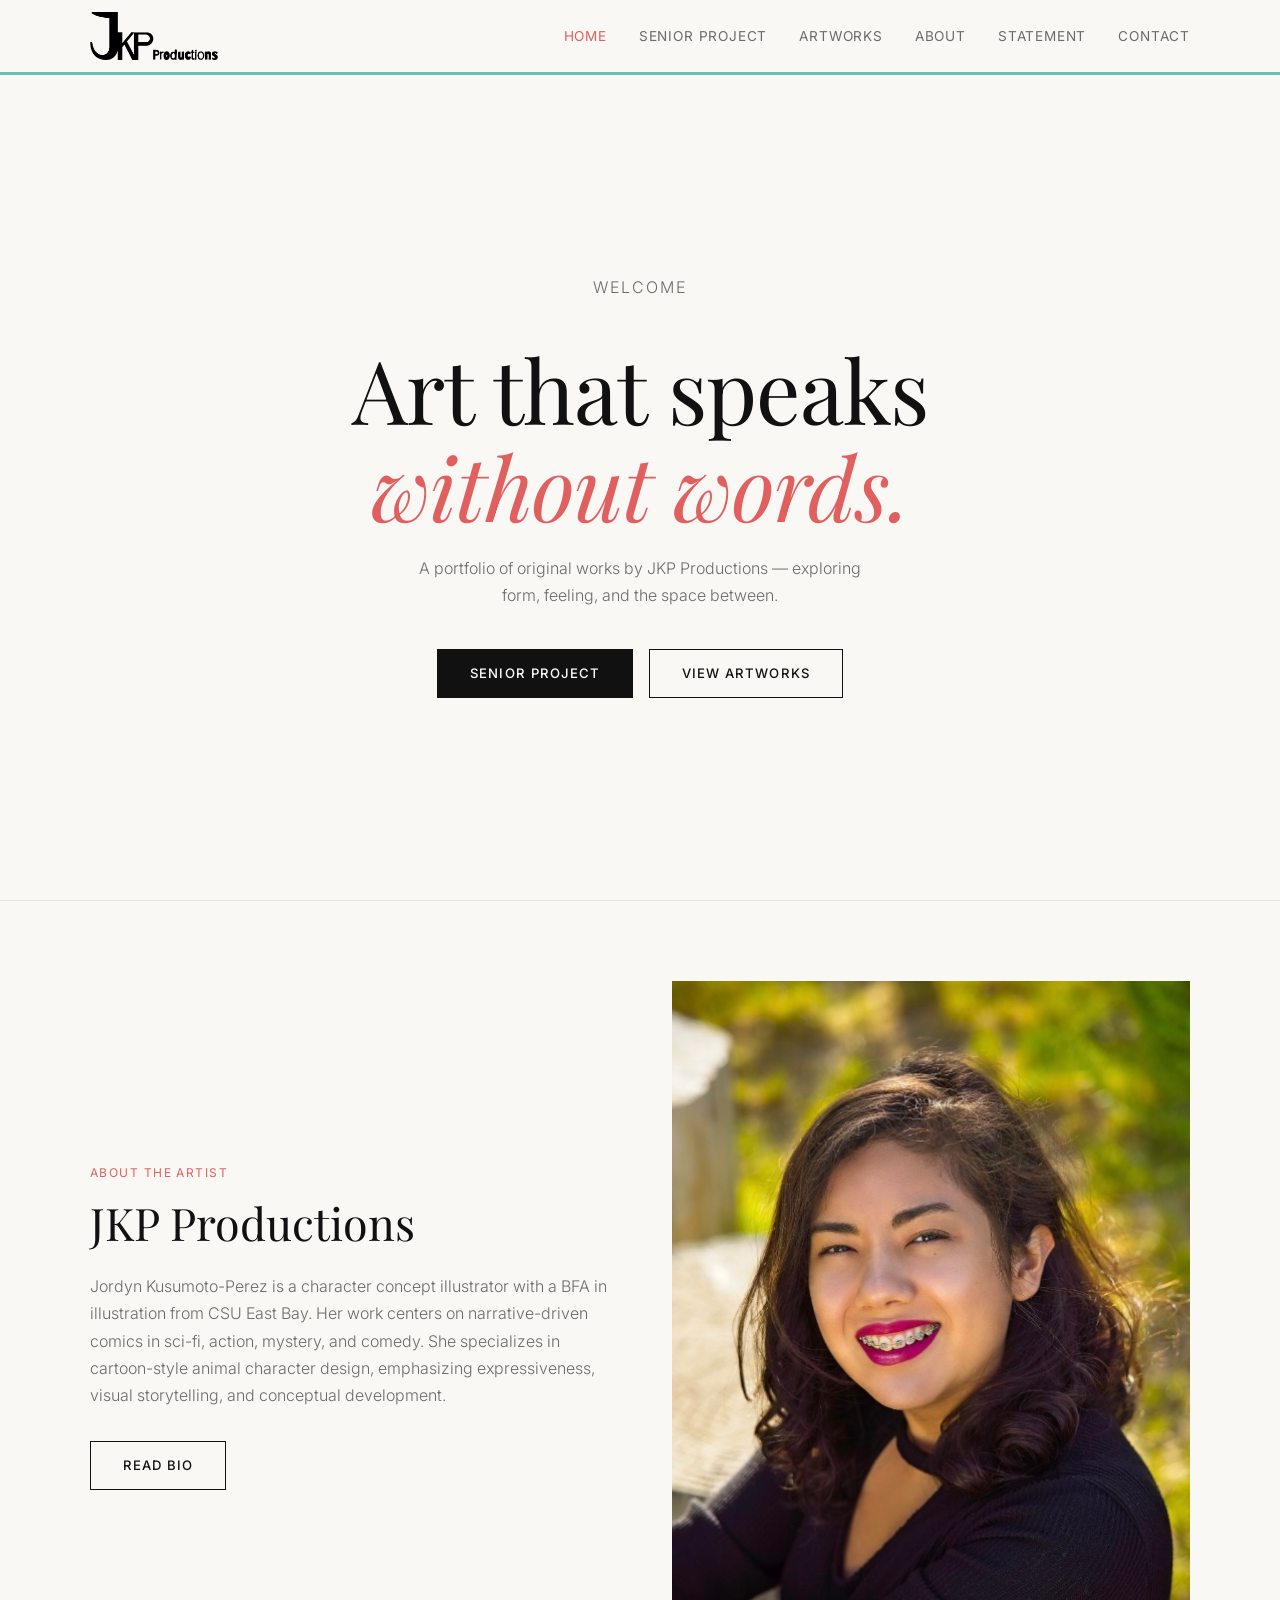
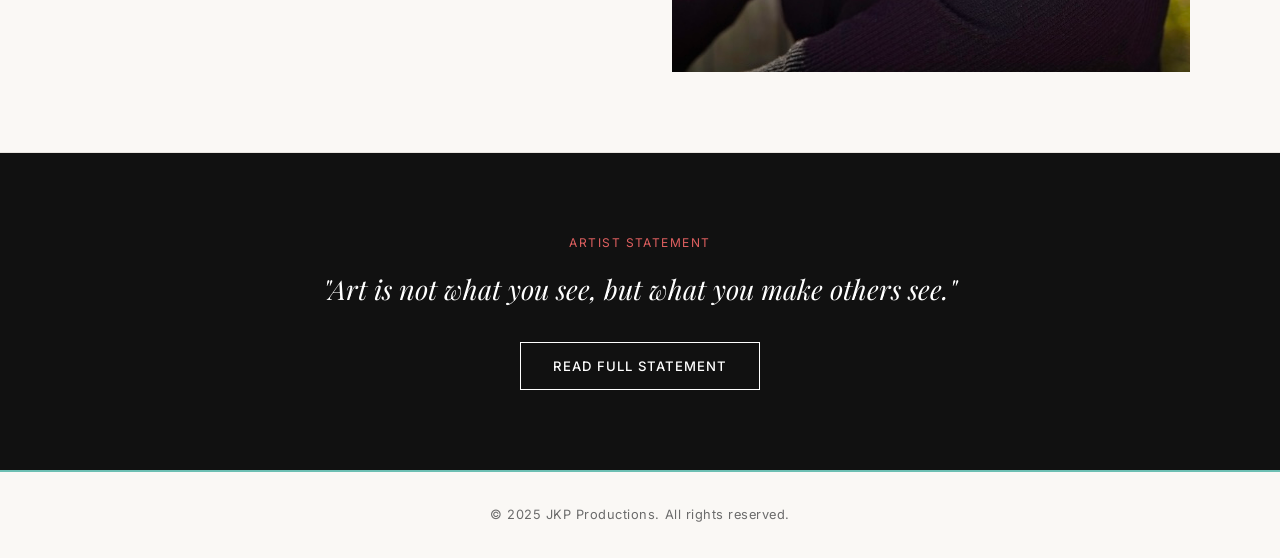
==== commit 6f297c7e: "Add Jordyn's profile photo to home page About section" ====
--- a/index.html
+++ b/index.html
@@ -50,7 +50,7 @@
               <a href="about.html" class="btn btn-outline">Read Bio</a>
             </div>
           </div>
-          <div class="about-img-placeholder" style="aspect-ratio: 1/1;">Artist photo coming soon</div>
+          <img src="images/JordynProfile.jpg" alt="Jordyn Kusumoto-Perez" class="about-img" />
         </div>
       </div>
     </section>
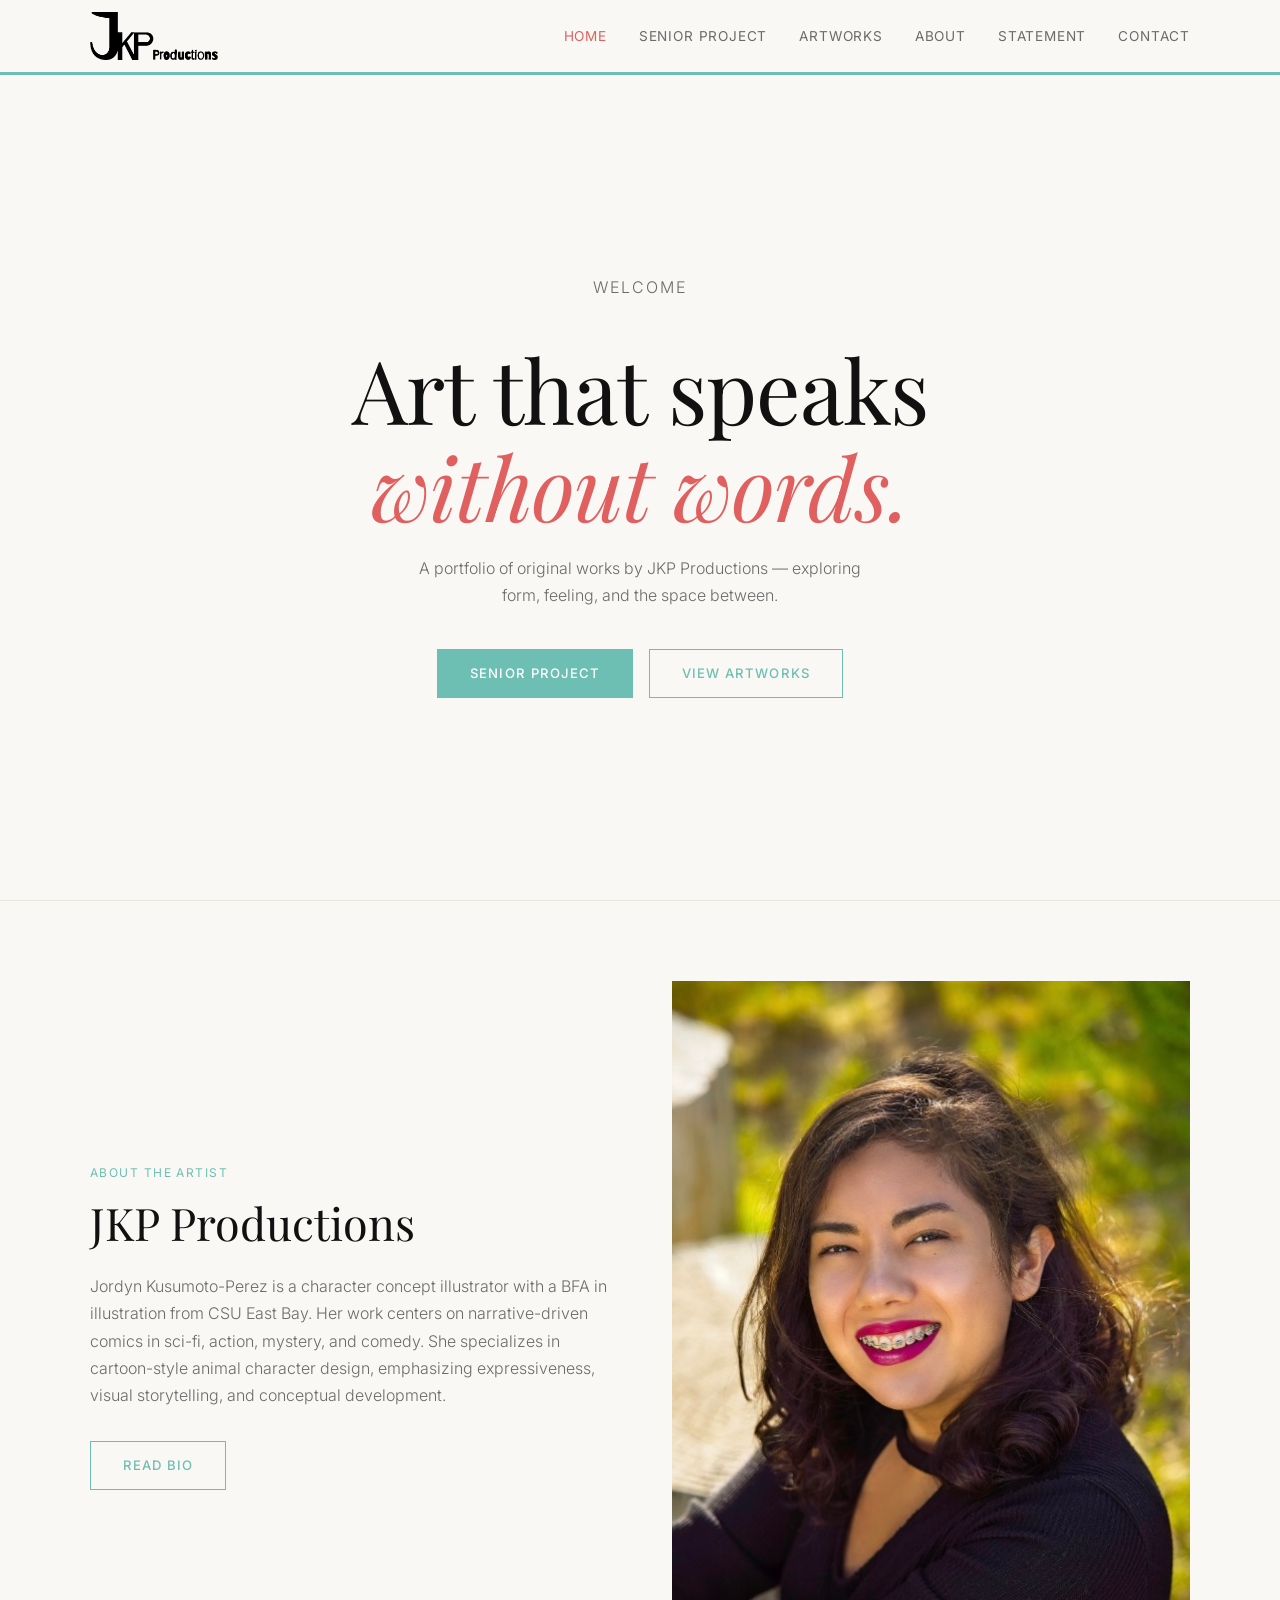
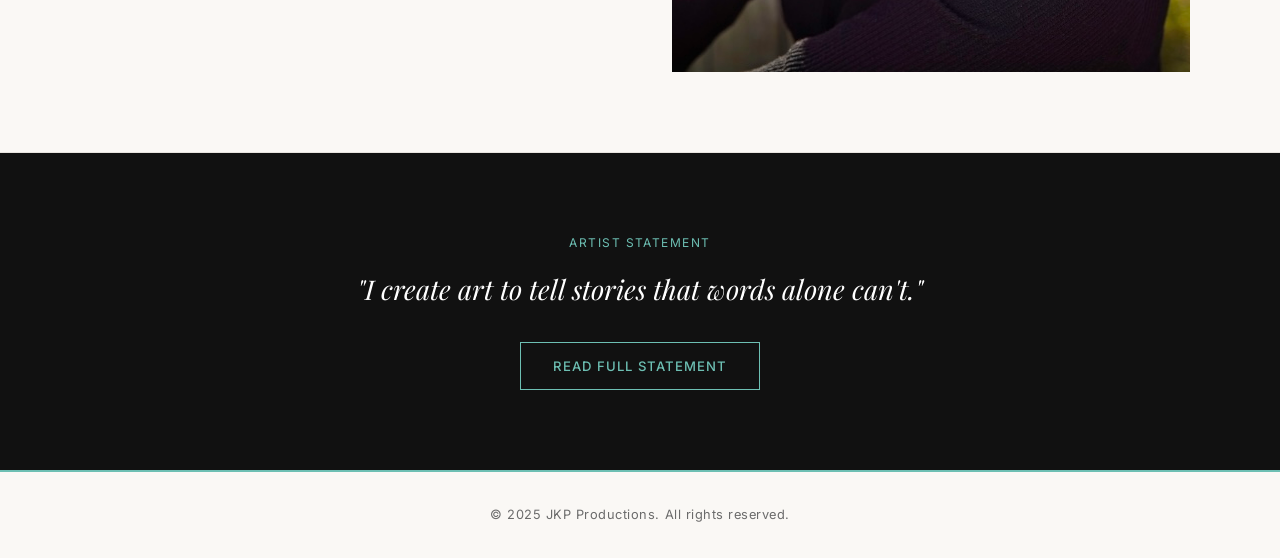
==== commit 52432e2f: "Update quote, green buttons and section labels, red Instagram link" ====
--- a/index.html
+++ b/index.html
@@ -59,12 +59,12 @@
 
     <section style="background: var(--black); color: var(--white); text-align: center;">
       <div class="section-inner">
-        <p class="section-label" style="color: var(--accent);">Artist Statement</p>
+        <p class="section-label">Artist Statement</p>
         <blockquote style="border-left: none; padding: 0; color: var(--white); margin: 1rem auto; max-width: 640px; font-family: 'Playfair Display', serif; font-size: clamp(1.2rem, 3vw, 1.7rem); font-style: italic; line-height: 1.5;">
-          "Art is not what you see, but what you make others see."
+          "I create art to tell stories that words alone can't."
         </blockquote>
         <div style="margin-top: 2rem;">
-          <a href="statement.html" class="btn" style="border-color: var(--white); color: var(--white);" onmouseover="this.style.background='var(--white)';this.style.color='var(--black)'" onmouseout="this.style.background='transparent';this.style.color='var(--white)'">Read Full Statement</a>
+          <a href="statement.html" class="btn" style="border-color: var(--teal); color: var(--teal);" onmouseover="this.style.background='var(--teal)';this.style.color='var(--white)'" onmouseout="this.style.background='transparent';this.style.color='var(--teal)'">Read Full Statement</a>
         </div>
       </div>
     </section>
--- a/css/style.css
+++ b/css/style.css
@@ -158,27 +158,27 @@
   letter-spacing: 0.08em;
   text-transform: uppercase;
   text-decoration: none;
-  border: 1px solid var(--black);
-  transition: background 0.2s, color 0.2s;
+  border: 1px solid var(--teal);
+  transition: background 0.2s, color 0.2s, border-color 0.2s;
 }
 
 .btn-dark {
-  background: var(--black);
+  background: var(--teal);
   color: var(--white);
 }
 
 .btn-dark:hover {
-  background: var(--gray);
-  border-color: var(--gray);
+  background: #55a99c;
+  border-color: #55a99c;
 }
 
 .btn-outline {
   background: transparent;
-  color: var(--black);
+  color: var(--teal);
 }
 
 .btn-outline:hover {
-  background: var(--black);
+  background: var(--teal);
   color: var(--white);
 }
 
@@ -196,7 +196,7 @@
   font-size: 0.75rem;
   letter-spacing: 0.12em;
   text-transform: uppercase;
-  color: var(--accent);
+  color: var(--teal);
   margin-bottom: 0.75rem;
 }
 
